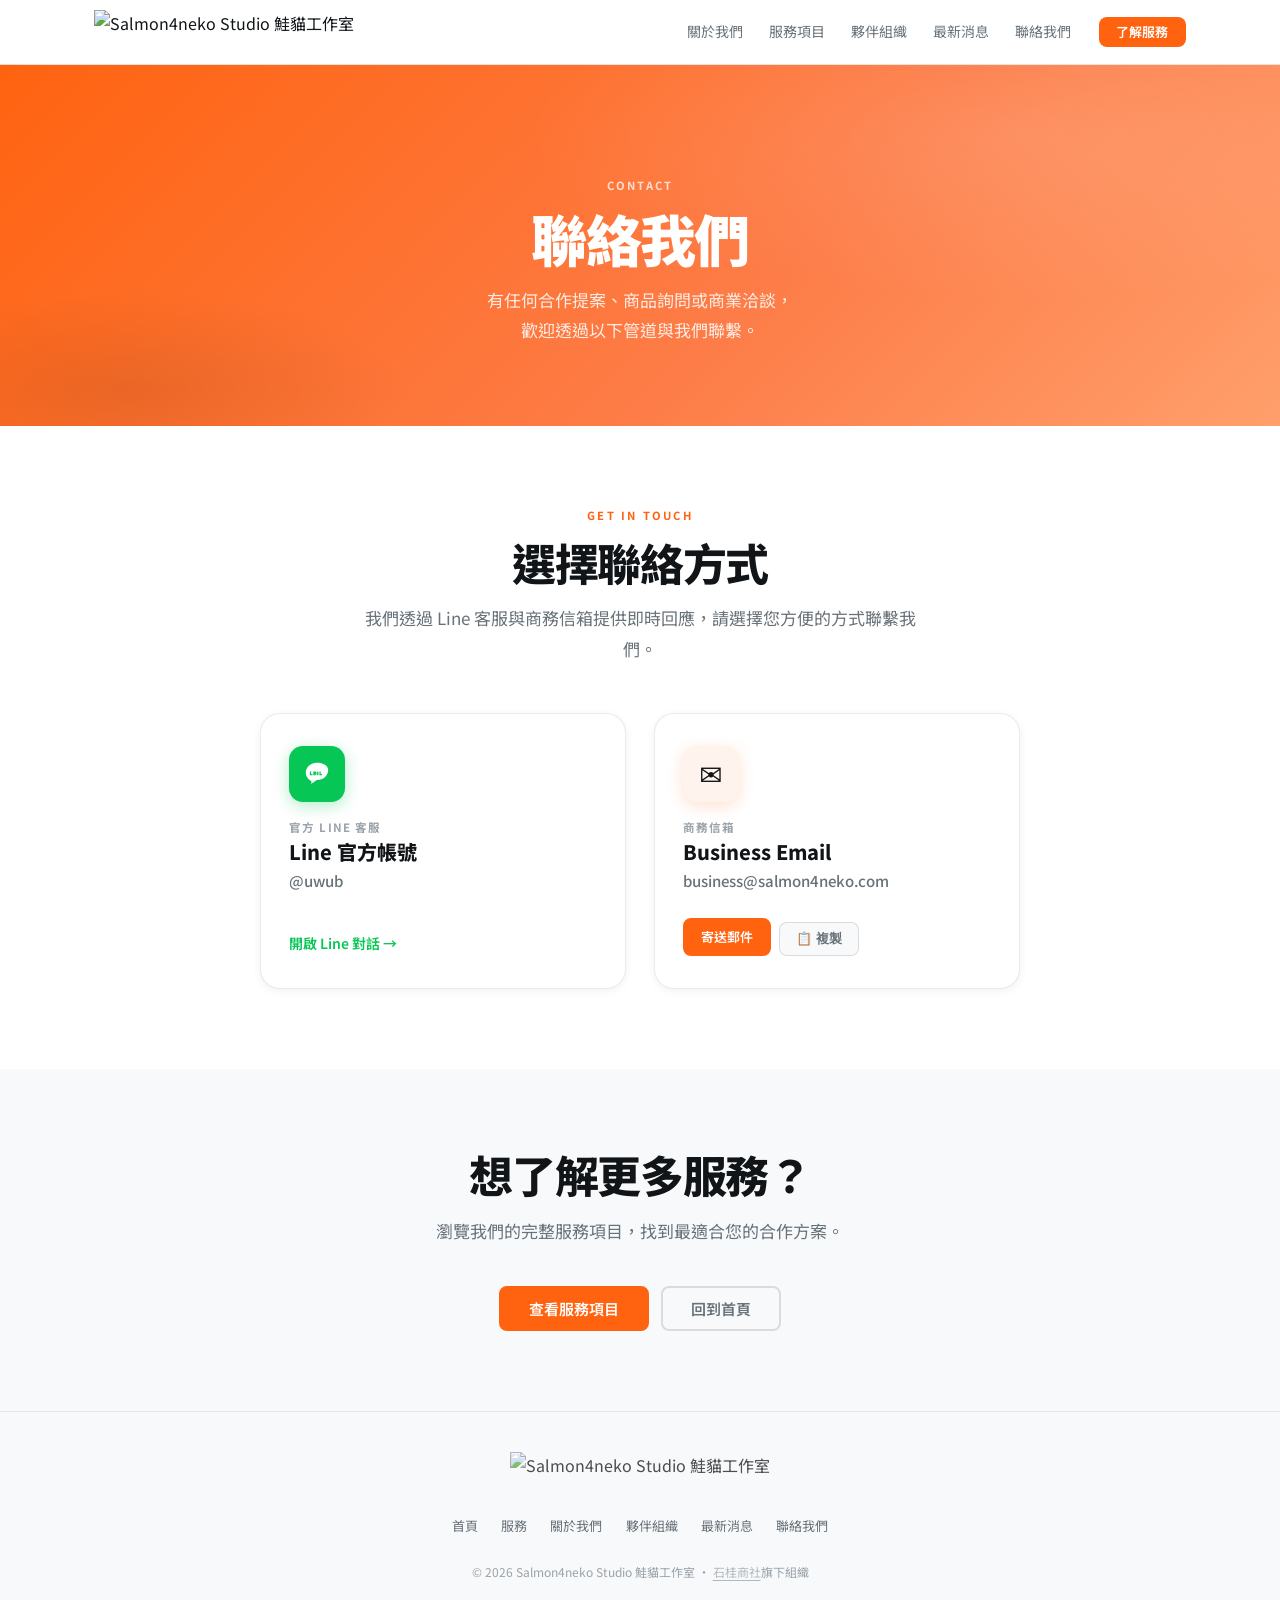
==== contact.html @ c73cd45f "first commit" ====
<!DOCTYPE html>
<html lang="zh-TW">

<head>
    <meta charset="UTF-8" />
    <meta name="viewport" content="width=device-width, initial-scale=1, shrink-to-fit=no" />
    <title>聯絡我們 — Salmon4neko Studio 鮭貓工作室</title>
    <meta name="description" content="透過 Line 官方客服或商務信箱與鮭貓工作室聯繫，歡迎商品開發、活動企劃或品牌合作洽詢。" />
    <meta property="og:title" content="聯絡我們 — Salmon4neko Studio 鮭貓工作室" />
    <meta property="og:description" content="透過 Line 官方客服或商務信箱與鮭貓工作室聯繫。" />
    <meta property="og:type" content="website" />
    <meta property="og:url" content="https://salmon4neko.com/contact" />
    <link rel="icon" type="image/png"
        href="https://img.uwub.tw/Salmon4neko%20Studio_%E6%AD%A3%E6%96%B9%E5%BD%A2%E5%9C%96%E6%A8%99.png" />

    <!-- Tocas UI 5.0 -->
    <link rel="stylesheet" href="https://cdnjs.cloudflare.com/ajax/libs/tocas-ui/5.0.2/tocas.min.css" />
    <script src="https://cdnjs.cloudflare.com/ajax/libs/tocas-ui/5.0.2/tocas.min.js"></script>

    <!-- 字體：Noto Sans TC -->
    <link rel="preconnect" href="https://fonts.googleapis.com" />
    <link rel="preconnect" href="https://fonts.gstatic.com" crossorigin />
    <link href="https://fonts.googleapis.com/css2?family=Noto+Sans+TC:wght@300;400;500;700;900&display=swap"
        rel="stylesheet" />

    <link rel="stylesheet" href="style.css?v=20260721c" />


    <style>
        /* =============================================
           聯絡頁面專屬樣式
           ============================================= */

        /* Hero 背景漸層 */
        .s4n-contact-page-hero {
            position: relative;
            padding: 7rem 0 5rem;
            margin-top: 64px;
            background: linear-gradient(135deg, var(--s4n-salmon) 0%, var(--s4n-salmon-lt) 60%, #ff9f6b 100%);
            overflow: hidden;
        }

        .s4n-contact-page-hero::before {
            content: '';
            position: absolute;
            inset: 0;
            background:
                radial-gradient(ellipse 60% 70% at 80% 20%, rgba(255,255,255,0.12) 0%, transparent 65%),
                radial-gradient(ellipse 40% 50% at 10% 90%, rgba(0,0,0,0.08) 0%, transparent 55%);
            pointer-events: none;
        }

        .s4n-contact-page-hero-inner {
            position: relative;
            z-index: 1;
            text-align: center;
        }

        .s4n-contact-page-hero-label {
            font-size: 0.7rem;
            font-weight: 700;
            letter-spacing: 0.2em;
            text-transform: uppercase;
            color: rgba(255,255,255,0.75);
            margin-bottom: 0.75rem;
        }

        .s4n-contact-page-hero-title {
            font-size: clamp(2.25rem, 5vw, 3.5rem);
            font-weight: 900;
            letter-spacing: -0.03em;
            color: #fff;
            margin-bottom: 1rem;
            line-height: 1.1;
        }

        .s4n-contact-page-hero-desc {
            font-size: 1.0625rem;
            color: rgba(255,255,255,0.85);
            line-height: 1.8;
            max-width: 520px;
            margin: 0 auto;
        }

        /* 聯絡卡片區塊 */
        .s4n-contact-page-section {
            padding: 5rem 0;
            background: var(--s4n-bg);
        }

        .s4n-contact-cards-grid {
            display: grid;
            grid-template-columns: 1fr 1fr;
            gap: 1.75rem;
            max-width: 760px;
            margin: 0 auto;
        }

        .s4n-contact-channel-card {
            display: flex;
            flex-direction: column;
            align-items: flex-start;
            gap: 1rem;
            padding: 2rem 1.75rem;
            background: var(--s4n-white);
            border: 1px solid var(--s4n-border);
            border-radius: var(--s4n-radius-lg);
            box-shadow: var(--s4n-shadow-sm);
            transition: border-color var(--s4n-transition), transform var(--s4n-transition), box-shadow var(--s4n-transition);
            text-decoration: none;
            color: inherit;
        }

        .s4n-contact-channel-card:hover {
            border-color: rgba(255,99,16,0.3);
            transform: translateY(-5px);
            box-shadow: var(--s4n-shadow-lg);
        }

        .s4n-contact-channel-icon-wrap {
            width: 56px;
            height: 56px;
            border-radius: var(--s4n-radius);
            display: flex;
            align-items: center;
            justify-content: center;
            font-size: 1.75rem;
            flex-shrink: 0;
        }

        .s4n-channel-line .s4n-contact-channel-icon-wrap {
            background: #06c755;
            box-shadow: 0 4px 16px rgba(6,199,85,0.3);
        }

        .s4n-channel-email .s4n-contact-channel-icon-wrap {
            background: var(--s4n-salmon-pale);
            box-shadow: 0 4px 16px rgba(255,99,16,0.2);
        }

        .s4n-contact-channel-label {
            font-size: 0.72rem;
            font-weight: 700;
            letter-spacing: 0.1em;
            text-transform: uppercase;
            color: var(--s4n-text-light);
            margin-bottom: 0.2rem;
        }

        .s4n-contact-channel-name {
            font-size: 1.25rem;
            font-weight: 800;
            color: var(--s4n-text);
            line-height: 1.2;
            margin-bottom: 0.25rem;
        }

        .s4n-contact-channel-value {
            font-size: 0.9375rem;
            font-weight: 500;
            color: var(--s4n-text-2);
            word-break: break-all;
        }

        .s4n-contact-channel-cta {
            display: inline-flex;
            align-items: center;
            gap: 0.4rem;
            font-size: 0.875rem;
            font-weight: 600;
            margin-top: auto;
            padding-top: 0.5rem;
        }

        .s4n-channel-line .s4n-contact-channel-cta {
            color: #06c755;
        }

        .s4n-channel-email .s4n-contact-channel-cta {
            color: var(--s4n-salmon);
        }

        .s4n-contact-channel-card:hover .s4n-contact-channel-cta {
            text-decoration: underline;
        }

        /* 「非連結」email 卡片 */
        .s4n-contact-channel-static {
            display: flex;
            flex-direction: column;
            align-items: flex-start;
            gap: 1rem;
            padding: 2rem 1.75rem;
            background: var(--s4n-white);
            border: 1px solid var(--s4n-border);
            border-radius: var(--s4n-radius-lg);
            box-shadow: var(--s4n-shadow-sm);
            color: inherit;
        }

        /* 複製按鈕 */
        .s4n-copy-btn {
            display: inline-flex;
            align-items: center;
            gap: 0.4rem;
            font-size: 0.8125rem;
            font-weight: 600;
            padding: 0.45rem 1rem;
            border-radius: var(--s4n-radius-sm);
            border: 1.5px solid var(--s4n-border-md);
            background: var(--s4n-bg-alt);
            color: var(--s4n-text-2);
            cursor: pointer;
            transition: background var(--s4n-transition), color var(--s4n-transition), border-color var(--s4n-transition);
            margin-top: 0.25rem;
        }
        .s4n-copy-btn:hover {
            background: var(--s4n-salmon-pale);
            color: var(--s4n-salmon);
            border-color: rgba(255,99,16,0.3);
        }
        .s4n-copy-btn.is-copied {
            background: #e8f9ef;
            color: #1da557;
            border-color: #a5dfc0;
        }

        /* 響應式 */
        @media (max-width: 640px) {
            .s4n-contact-cards-grid {
                grid-template-columns: 1fr;
            }
            .s4n-contact-page-hero {
                padding: 5.5rem 0 3.5rem;
            }
        }
    </style>
</head>

<body>

    <!-- ======== 導航列 ======== -->
    <header class="s4n-header" id="page-header">
        <div class="s4n-nav-inner">
            <a class="s4n-logo" href="index.html" id="logo-link">
                <img src="https://img.uwub.tw/Salmon4neko%20Studio_%E6%A8%99%E6%BA%96%E5%AD%97.png"
                    alt="Salmon4neko Studio 鮭貓工作室" class="s4n-logo-img" />
            </a>
            <nav class="s4n-nav-links" id="main-nav" aria-label="主要導覽">
                <a href="index.html#about" class="s4n-nav-link" id="nav-about">關於我們</a>
                <a href="services.html" class="s4n-nav-link" id="nav-services">服務項目</a>
                <a href="index.html#partners" class="s4n-nav-link" id="nav-partners">夥伴組織</a>
                <a href="news.html" class="s4n-nav-link" id="nav-news">最新消息</a>
                <a href="contact.html" class="s4n-nav-link is-active" id="nav-contact">聯絡我們</a>
            </nav>
            <a href="services.html" class="s4n-cta-btn" id="cta-button">了解服務</a>
            <button class="s4n-menu-toggle" id="menu-toggle" aria-label="開啟選單" aria-expanded="false"
                aria-controls="mobile-menu">
                <span></span><span></span><span></span>
            </button>
        </div>
        <!-- 手機選單 -->
        <div class="s4n-mobile-menu" id="mobile-menu" aria-hidden="true">
            <a href="index.html#about" class="s4n-mobile-link" id="mobile-nav-about">關於我們</a>
            <a href="services.html" class="s4n-mobile-link" id="mobile-nav-services">服務項目</a>
            <a href="index.html#partners" class="s4n-mobile-link" id="mobile-nav-partners">夥伴組織</a>
            <a href="news.html" class="s4n-mobile-link" id="mobile-nav-news">最新消息</a>
            <a href="contact.html" class="s4n-mobile-link" id="mobile-nav-contact">聯絡我們</a>
            <a href="services.html" class="s4n-mobile-cta" id="mobile-cta">了解服務</a>
        </div>
    </header>

    <!-- ======== Hero 區塊 ======== -->
    <section class="s4n-contact-page-hero" id="contact-hero">
        <div class="s4n-container">
            <div class="s4n-contact-page-hero-inner">
                <div class="s4n-contact-page-hero-label">CONTACT</div>
                <h1 class="s4n-contact-page-hero-title">聯絡我們</h1>
                <p class="s4n-contact-page-hero-desc">
                    有任何合作提案、商品詢問或商業洽談，<br>
                    歡迎透過以下管道與我們聯繫。
                </p>
            </div>
        </div>
    </section>

    <!-- ======== 聯絡管道 ======== -->
    <section class="s4n-contact-page-section" id="contact-channels">
        <div class="s4n-container">
            <div style="text-align:center; margin-bottom:3rem;">
                <div class="s4n-section-label">GET IN TOUCH</div>
                <h2 class="s4n-section-title">選擇聯絡方式</h2>
                <p class="s4n-section-lead" style="margin: 0 auto;">
                    我們透過 Line 客服與商務信箱提供即時回應，請選擇您方便的方式聯繫我們。
                </p>
            </div>

            <div class="s4n-contact-cards-grid">

                <!-- Line 官方客服 -->
                <a href="https://page.line.me/@uwub" target="_blank" rel="noopener"
                    class="s4n-contact-channel-card s4n-channel-line" id="contact-line-card">
                    <div class="s4n-contact-channel-icon-wrap" aria-hidden="true">
                        <svg width="28" height="28" viewBox="0 0 40 40" fill="none" xmlns="http://www.w3.org/2000/svg">
                            <path d="M20 4C11.163 4 4 10.268 4 18c0 5.297 3.317 9.93 8.333 12.573-.115.42-.742 2.706-.852 3.1-.133.48.176.473.369.344.154-.102 6.14-4.065 8.623-5.71.5.07 1.01.106 1.527.106C28.837 28.413 36 22.145 36 14.413 36 8.117 28.837 4 20 4z" fill="#fff"/>
                            <path d="M16.5 16.5h-1.75v5.25h1.75V16.5zM22 16.5h-1.75v3.02l-2.32-3.02H16.5v5.25h1.75V18.73l2.32 3.02H22V16.5zM13.5 20h-2v-3.5H9.75V21.75H13.5V20zm13.75 1.75h-3.75V16.5h1.75v3.5h2v1.75z" fill="#06c755"/>
                        </svg>
                    </div>
                    <div>
                        <div class="s4n-contact-channel-label">官方 Line 客服</div>
                        <div class="s4n-contact-channel-name">Line 官方帳號</div>
                        <div class="s4n-contact-channel-value">@uwub</div>
                    </div>
                    <div class="s4n-contact-channel-cta">
                        開啟 Line 對話 →
                    </div>
                </a>

                <!-- 商務信箱 -->
                <div class="s4n-contact-channel-card s4n-channel-email" id="contact-email-card"
                    style="cursor:default;">
                    <div class="s4n-contact-channel-icon-wrap" aria-hidden="true">✉️</div>
                    <div>
                        <div class="s4n-contact-channel-label">商務信箱</div>
                        <div class="s4n-contact-channel-name">Business Email</div>
                        <div class="s4n-contact-channel-value">business@salmon4neko.com</div>
                    </div>
                    <div style="display:flex; gap:0.5rem; flex-wrap:wrap; margin-top:auto; padding-top:0.5rem;">
                        <a href="mailto:business@salmon4neko.com"
                            class="s4n-btn s4n-btn-primary"
                            style="padding:0.45rem 1rem; font-size:0.8125rem;"
                            id="contact-email-mailto">寄送郵件</a>
                        <button class="s4n-copy-btn" id="copy-email-btn" aria-label="複製信箱">
                            📋 複製
                        </button>
                    </div>
                </div>

            </div>
        </div>
    </section>

    <!-- ======== 回到首頁 CTA ======== -->
    <section class="s4n-section s4n-section-alt" id="contact-back">
        <div class="s4n-container">
            <div class="s4n-cta-center">
                <h2 class="s4n-section-title">想了解更多服務？</h2>
                <p class="s4n-section-lead" style="margin: 0 auto 2.5rem;">
                    瀏覽我們的完整服務項目，找到最適合您的合作方案。
                </p>
                <div class="s4n-cta-actions">
                    <a href="services.html" class="s4n-btn s4n-btn-primary" id="contact-to-services-btn">查看服務項目</a>
                    <a href="index.html" class="s4n-btn s4n-btn-ghost" id="contact-to-home-btn">回到首頁</a>
                </div>
            </div>
        </div>
    </section>

    <!-- ======== 頁尾 ======== -->
    <footer class="s4n-footer" id="page-footer">
        <div class="s4n-container">
            <div class="s4n-footer-inner">
                <div class="s4n-footer-brand" id="footer-brand">
                    <img src="https://img.uwub.tw/Salmon4neko%20Studio_%E6%A8%99%E6%BA%96%E5%AD%97.png"
                        alt="Salmon4neko Studio 鮭貓工作室" class="s4n-footer-logo" />
                </div>
                <nav class="s4n-footer-nav" id="footer-nav" aria-label="頁尾導覽">
                    <a href="index.html" id="footer-home">首頁</a>
                    <a href="services.html" id="footer-services">服務</a>
                    <a href="index.html#about" id="footer-about">關於我們</a>
                    <a href="index.html#partners" id="footer-partners">夥伴組織</a>
                    <a href="news.html" id="footer-news">最新消息</a>
                    <a href="contact.html" id="footer-contact">聯絡我們</a>
                </nav>
                <div class="s4n-footer-copy" id="footer-copy">
                    © 2026 Salmon4neko Studio 鮭貓工作室 · <a href="https://sake-corp.com/" target="_blank" rel="noopener" style="color:inherit; text-decoration:underline; text-underline-offset:3px; opacity:0.75; transition:opacity 0.2s;" onmouseover="this.style.opacity='1'" onmouseout="this.style.opacity='0.75'">石桂商社</a>旗下組織
                </div>
            </div>
        </div>
    </footer>

    <script>
        (function () {
            var s = document.createElement('script');
            s.src = 'script.js?v=' + Date.now();
            document.body.appendChild(s);
        })();
    </script>

    <script>
        // 複製信箱功能
        var copyBtn = document.getElementById('copy-email-btn');
        if (copyBtn) {
            copyBtn.addEventListener('click', function () {
                navigator.clipboard.writeText('business@salmon4neko.com').then(function () {
                    copyBtn.textContent = '✓ 已複製';
                    copyBtn.classList.add('is-copied');
                    setTimeout(function () {
                        copyBtn.textContent = '📋 複製';
                        copyBtn.classList.remove('is-copied');
                    }, 2000);
                });
            });
        }
    </script>

</body>

</html>
---- style.css ----
/* =============================================
   Salmon4neko Studio — 品牌網站樣式（亮色系）
   框架：Tocas UI 5.0  ·  自訂樣式覆寫
   ============================================= */

/* ---- 設計 Token ---- */
:root {
    --s4n-salmon:      #ff6310;
    --s4n-salmon-lt:   #fd7c47;
    --s4n-salmon-dk:   #d94f00;
    --s4n-salmon-pale: #fff3ed;
    --s4n-salmon-bg:   #fef8f5;

    --s4n-white:       #ffffff;
    --s4n-bg:          #ffffff;
    --s4n-bg-alt:      #f8f9fb;
    --s4n-bg-card:     #ffffff;
    --s4n-border:      rgba(0,0,0,0.08);
    --s4n-border-md:   rgba(0,0,0,0.12);

    --s4n-text:        #111518;
    --s4n-text-2:      #687279;
    --s4n-text-light:  #9aa3a9;

    --s4n-radius-sm:   8px;
    --s4n-radius:      14px;
    --s4n-radius-lg:   20px;
    --s4n-transition:  0.25s cubic-bezier(0.4,0,0.2,1);
    --s4n-shadow-sm:   0 2px 8px rgba(0,0,0,0.06);
    --s4n-shadow:      0 4px 20px rgba(0,0,0,0.08);
    --s4n-shadow-lg:   0 12px 40px rgba(0,0,0,0.12);
    --s4n-font:        'Noto Sans TC', system-ui, sans-serif;
}

/* ---- 全域重設 ---- */
*, *::before, *::after { box-sizing: border-box; margin: 0; padding: 0; }

html { scroll-behavior: smooth; font-size: 16px; }

body {
    font-family: var(--s4n-font);
    background: var(--s4n-bg);
    color: var(--s4n-text);
    line-height: 1.7;
    overflow-x: hidden;
}

a { color: inherit; text-decoration: none; }

/* =============================================
   通用容器
   ============================================= */
.s4n-container {
    max-width: 1140px;
    margin: 0 auto;
    padding: 0 1.5rem;
}

/* =============================================
   通用按鈕
   ============================================= */
.s4n-btn {
    display: inline-flex;
    align-items: center;
    justify-content: center;
    gap: 0.4rem;
    padding: 0.7rem 1.75rem;
    font-size: 0.9375rem;
    font-weight: 600;
    border-radius: var(--s4n-radius-sm);
    border: 2px solid transparent;
    cursor: pointer;
    text-decoration: none;
    transition: background var(--s4n-transition), color var(--s4n-transition),
                border-color var(--s4n-transition), transform var(--s4n-transition),
                box-shadow var(--s4n-transition);
    line-height: 1.2;
    white-space: nowrap;
    vertical-align: middle;
}
.s4n-btn:hover { transform: translateY(-2px); }

.s4n-btn-primary {
    background: var(--s4n-salmon);
    color: #fff;
    border-color: var(--s4n-salmon);
}
.s4n-btn-primary:hover {
    background: var(--s4n-salmon-dk);
    border-color: var(--s4n-salmon-dk);
    box-shadow: 0 6px 20px rgba(255,99,16,0.35);
}

.s4n-btn-ghost {
    background: transparent;
    color: var(--s4n-text-2);
    border-color: var(--s4n-border-md);
}
.s4n-btn-ghost:hover {
    background: var(--s4n-bg-alt);
    color: var(--s4n-text);
    border-color: var(--s4n-border-md);
}

.s4n-btn-white {
    background: #fff;
    color: var(--s4n-salmon-dk);
    border-color: #fff;
}
.s4n-btn-white:hover {
    background: var(--s4n-salmon-pale);
    box-shadow: 0 6px 20px rgba(0,0,0,0.15);
}

.s4n-btn-outline-white {
    background: transparent;
    color: #fff;
    border-color: rgba(255,255,255,0.5);
}
.s4n-btn-outline-white:hover {
    background: rgba(255,255,255,0.15);
    border-color: #fff;
}

.s4n-btn-fluid { width: 100%; }

/* =============================================
   導航列
   ============================================= */
.s4n-header {
    position: fixed;
    top: 0; left: 0; right: 0;
    z-index: 1000;
    background: rgba(255,255,255,0.85);
    backdrop-filter: blur(20px);
    -webkit-backdrop-filter: blur(20px);
    border-bottom: 1px solid var(--s4n-border);
    transition: background var(--s4n-transition), box-shadow var(--s4n-transition);
}

.s4n-header.is-scrolled {
    background: rgba(255,255,255,0.97);
    box-shadow: 0 2px 16px rgba(0,0,0,0.08);
}

.s4n-nav-inner {
    display: flex;
    align-items: center;
    gap: 1rem;
    padding: 0 1.5rem;
    height: 64px;
    max-width: 1140px;
    margin: 0 auto;
}

/* LOGO 圖片 */
.s4n-logo {
    display: flex;
    align-items: center;
    flex-shrink: 0;
    transition: opacity var(--s4n-transition);
}
.s4n-logo:hover { opacity: 0.75; }

.s4n-logo-img {
    height: 44px;
    width: auto;
    display: block;
}

.s4n-nav-links {
    display: flex;
    align-items: center;
    gap: 0.125rem;
    margin-left: auto;
}

.s4n-nav-link {
    padding: 0.4rem 0.75rem;
    border-radius: var(--s4n-radius-sm);
    font-size: 0.875rem;
    color: var(--s4n-text-2);
    transition: color var(--s4n-transition), background var(--s4n-transition);
}
.s4n-nav-link:hover,
.s4n-nav-link.is-active {
    color: var(--s4n-salmon);
    background: var(--s4n-salmon-pale);
}

/* 導航 CTA 按鈕 */
.s4n-cta-btn {
    display: inline-flex;
    align-items: center;
    justify-content: center;
    padding: 0.45rem 1.1rem;
    background: var(--s4n-salmon);
    color: #fff;
    font-size: 0.8125rem;
    font-weight: 600;
    border-radius: var(--s4n-radius-sm);
    line-height: 1.2;
    white-space: nowrap;
    transition: background var(--s4n-transition), transform var(--s4n-transition);
    flex-shrink: 0;
}
.s4n-cta-btn:hover {
    background: var(--s4n-salmon-dk);
    transform: translateY(-1px);
}

/* 漢堡按鈕 */
.s4n-menu-toggle {
    display: none;
    flex-direction: column;
    gap: 5px;
    background: none;
    border: none;
    cursor: pointer;
    padding: 0.25rem;
    flex-shrink: 0;
}
.s4n-menu-toggle span {
    display: block;
    width: 22px; height: 2px;
    background: var(--s4n-text-2);
    border-radius: 2px;
    transition: transform var(--s4n-transition), opacity var(--s4n-transition);
}
.s4n-menu-toggle.is-open span:nth-child(1) { transform: translateY(7px) rotate(45deg); }
.s4n-menu-toggle.is-open span:nth-child(2) { opacity: 0; }
.s4n-menu-toggle.is-open span:nth-child(3) { transform: translateY(-7px) rotate(-45deg); }

/* 手機選單 */
.s4n-mobile-menu {
    display: none;
    flex-direction: column;
    gap: 0.25rem;
    padding: 0.75rem 1.5rem 1rem;
    border-top: 1px solid var(--s4n-border);
    background: var(--s4n-white);
}
.s4n-mobile-menu.is-open { display: flex; }

.s4n-mobile-link {
    padding: 0.6rem 0.75rem;
    border-radius: var(--s4n-radius-sm);
    color: var(--s4n-text-2);
    font-size: 0.9rem;
    transition: color var(--s4n-transition), background var(--s4n-transition);
}
.s4n-mobile-link:hover {
    color: var(--s4n-salmon);
    background: var(--s4n-salmon-pale);
}

.s4n-mobile-cta {
    display: flex;
    align-items: center;
    justify-content: center;
    margin-top: 0.5rem;
    padding: 0.7rem;
    background: var(--s4n-salmon);
    color: #fff;
    font-weight: 600;
    font-size: 0.875rem;
    border-radius: var(--s4n-radius-sm);
    line-height: 1.2;
    transition: background var(--s4n-transition);
}
.s4n-mobile-cta:hover { background: var(--s4n-salmon-dk); }

/* =============================================
   Hero 區塊
   ============================================= */
.s4n-hero {
    position: relative;
    min-height: 100dvh;
    display: flex;
    align-items: center;
    overflow: hidden;
    padding-top: 64px;
    background: var(--s4n-white);
}

.s4n-hero-bg {
    position: absolute;
    inset: 0;
    background:
        radial-gradient(ellipse 55% 50% at 80% 40%, rgba(255,99,16,0.08) 0%, transparent 65%),
        radial-gradient(ellipse 40% 35% at 10% 70%, rgba(255,99,16,0.05) 0%, transparent 60%);
    pointer-events: none;
}

.s4n-hero .s4n-container {
    display: grid;
    grid-template-columns: 1fr 1fr;
    gap: 4rem;
    align-items: center;
    padding-top: 4rem;
    padding-bottom: 4rem;
}

.s4n-hero-content { max-width: 540px; }

.s4n-hero-badge {
    display: inline-block;
    font-size: 0.72rem;
    font-weight: 700;
    letter-spacing: 0.08em;
    text-transform: uppercase;
    margin-bottom: 1.25rem;
    background: var(--s4n-salmon-pale);
    color: var(--s4n-salmon);
    border: 1px solid rgba(255,99,16,0.2);
    padding: 0.3rem 0.8rem;
    border-radius: 999px;
}

.s4n-hero-title {
    font-size: clamp(2rem, 4.5vw, 3.25rem);
    font-weight: 900;
    line-height: 1.1;
    letter-spacing: -0.03em;
    color: var(--s4n-text);
    margin-bottom: 1.25rem;
    display: flex;
    flex-direction: column;
    gap: 0.25rem;
}

.s4n-hero-subtitle {
    font-size: 0.55em;
    font-weight: 500;
    color: var(--s4n-salmon);
    letter-spacing: 0.05em;
}

.s4n-hero-desc {
    color: var(--s4n-text-2);
    font-size: 1.0625rem;
    line-height: 1.8;
    margin-bottom: 2rem;
}

.s4n-hero-actions {
    display: flex;
    gap: 0.75rem;
    flex-wrap: wrap;
}

/* Hero 視覺裝飾 */
.s4n-hero-visual {
    position: relative;
    height: 400px;
    display: flex;
    align-items: center;
    justify-content: center;
}

.s4n-orb {
    position: absolute;
    border-radius: 50%;
    filter: blur(50px);
    animation: float 6s ease-in-out infinite;
}
.s4n-orb-1 {
    width: 280px; height: 280px;
    background: rgba(255,99,16,0.12);
    top: 5%; left: 5%;
    animation-delay: 0s;
}
.s4n-orb-2 {
    width: 200px; height: 200px;
    background: rgba(253,124,71,0.1);
    bottom: 10%; right: 5%;
    animation-delay: -2s;
}
.s4n-orb-3 {
    width: 140px; height: 140px;
    background: rgba(255,99,16,0.08);
    top: 50%; left: 50%;
    transform: translate(-50%,-50%);
    animation-delay: -4s;
}

.s4n-hero-logo-wrap {
    position: relative;
    z-index: 1;
    animation: fishFloat 4s ease-in-out infinite;
    filter: drop-shadow(0 8px 32px rgba(255,99,16,0.25));
}

.s4n-hero-logo-icon {
    width: 240px;
    height: 240px;
    object-fit: contain;
    display: block;
}

@keyframes float {
    0%, 100% { transform: translateY(0); }
    50%       { transform: translateY(-16px); }
}
@keyframes fishFloat {
    0%, 100% { transform: translateY(0) rotate(-3deg); }
    50%       { transform: translateY(-16px) rotate(3deg); }
}

/* 滾動提示 */
.s4n-scroll-hint {
    position: absolute;
    bottom: 2rem; left: 50%;
    transform: translateX(-50%);
    color: var(--s4n-text-light);
    animation: bounce 2s ease-in-out infinite;
    font-size: 1.2rem;
}
@keyframes bounce {
    0%, 100% { transform: translateX(-50%) translateY(0); opacity: 0.5; }
    50%       { transform: translateX(-50%) translateY(8px); opacity: 1; }
}

/* =============================================
   通用區塊
   ============================================= */
.s4n-section { padding: 5rem 0; background: var(--s4n-bg); }
.s4n-section-alt { background: var(--s4n-bg-alt); }
.s4n-section-salmon {
    background: linear-gradient(135deg, var(--s4n-salmon) 0%, var(--s4n-salmon-lt) 100%);
}

.s4n-section-label {
    font-size: 0.7rem;
    font-weight: 700;
    letter-spacing: 0.2em;
    text-transform: uppercase;
    color: var(--s4n-salmon);
    margin-bottom: 0.75rem;
}

.s4n-label-white { color: rgba(255,255,255,0.75); }

.s4n-section-title {
    font-size: clamp(1.75rem, 4vw, 2.75rem);
    font-weight: 800;
    letter-spacing: -0.03em;
    line-height: 1.15;
    margin-bottom: 1rem;
    color: var(--s4n-text);
}

.s4n-title-white { color: #fff; }

.s4n-section-lead {
    font-size: 1.0625rem;
    color: var(--s4n-text-2);
    max-width: 560px;
    margin-bottom: 3rem;
    line-height: 1.8;
}

.s4n-lead-white { color: rgba(255,255,255,0.85); max-width: 600px; }

/* =============================================
   關於我們
   ============================================= */
.s4n-about-box {
    background: var(--s4n-white) !important;
    border: 1px solid var(--s4n-border) !important;
    border-radius: var(--s4n-radius) !important;
    box-shadow: var(--s4n-shadow-sm) !important;
}

.s4n-about-text {
    color: var(--s4n-text-2);
    line-height: 1.9;
    margin-bottom: 1rem;
}
.s4n-about-text:last-child { margin-bottom: 0; }

.s4n-link {
    color: var(--s4n-salmon);
    text-decoration: underline;
    text-decoration-color: rgba(255,99,16,0.3);
    text-underline-offset: 3px;
    transition: color var(--s4n-transition);
}
.s4n-link:hover { color: var(--s4n-salmon-dk); }

/* 統計卡片 */
.s4n-stat-box {
    background: var(--s4n-white) !important;
    border: 1px solid var(--s4n-border) !important;
    border-radius: var(--s4n-radius) !important;
    box-shadow: var(--s4n-shadow-sm) !important;
    height: 100%;
    transition: border-color var(--s4n-transition), transform var(--s4n-transition), box-shadow var(--s4n-transition) !important;
}
.s4n-stat-box:hover {
    border-color: rgba(255,99,16,0.3) !important;
    transform: translateY(-5px) !important;
    box-shadow: var(--s4n-shadow-lg) !important;
}

.s4n-stat-value {
    font-size: 1.1rem !important;
    font-weight: 800 !important;
    color: var(--s4n-salmon) !important;
}

.s4n-stat-label {
    font-size: 0.8rem;
    color: var(--s4n-text-light);
    margin-top: 0.25rem;
}

/* =============================================
   服務卡片
   ============================================= */
.s4n-service-card {
    background: var(--s4n-white) !important;
    border: 1px solid var(--s4n-border) !important;
    border-radius: var(--s4n-radius) !important;
    box-shadow: var(--s4n-shadow-sm) !important;
    height: 100%;
    transition: border-color var(--s4n-transition), transform var(--s4n-transition), box-shadow var(--s4n-transition) !important;
    cursor: default;
}
.s4n-service-card:hover {
    border-color: rgba(255,99,16,0.3) !important;
    transform: translateY(-5px) !important;
    box-shadow: var(--s4n-shadow-lg) !important;
}

.s4n-service-icon {
    font-size: 2rem;
    margin-bottom: 0.875rem;
    display: block;
    line-height: 1;
}

.s4n-service-title {
    color: var(--s4n-text) !important;
    font-size: 1rem !important;
    margin-bottom: 0.5rem !important;
}

.s4n-service-desc {
    color: var(--s4n-text-2);
    font-size: 0.875rem;
    line-height: 1.7;
    margin: 0;
}

.s4n-services-cta {
    text-align: center;
    margin-top: 2.5rem;
}

/* =============================================
   夥伴組織
   ============================================= */
.s4n-partner-card {
    display: block !important;
    background: var(--s4n-white) !important;
    border: 1px solid var(--s4n-border) !important;
    border-radius: var(--s4n-radius) !important;
    box-shadow: var(--s4n-shadow-sm) !important;
    height: 100%;
    transition: border-color var(--s4n-transition), transform var(--s4n-transition), box-shadow var(--s4n-transition) !important;
}
.s4n-partner-card:hover {
    border-color: rgba(255,99,16,0.3) !important;
    transform: translateY(-5px) !important;
    box-shadow: var(--s4n-shadow-lg) !important;
}

.s4n-partner-self {
    background: var(--s4n-salmon-pale) !important;
    border-color: rgba(255,99,16,0.15) !important;
}

.s4n-partner-tag {
    display: inline-block;
    font-size: 0.7rem;
    font-weight: 600;
    border-radius: 999px;
    padding: 0.2rem 0.65rem;
    margin-bottom: 0.75rem;
    letter-spacing: 0.04em;
}
.s4n-tag-default  { background: var(--s4n-bg-alt); color: var(--s4n-text-2); border: 1px solid var(--s4n-border); }
.s4n-tag-secondary{ background: #f0f4ff;            color: #4f6fd4;            border: 1px solid #d0dbff; }
.s4n-tag-accent   { background: var(--s4n-salmon-pale); color: var(--s4n-salmon); border: 1px solid rgba(255,99,16,0.25); }

.s4n-partner-name {
    font-size: 1.25rem !important;
    font-weight: 700 !important;
    color: var(--s4n-text) !important;
    margin-bottom: 0.5rem !important;
}

.s4n-partner-desc {
    color: var(--s4n-text-2);
    font-size: 0.875rem;
    line-height: 1.7;
    margin-bottom: 1rem;
}

.s4n-partner-link {
    display: inline-flex;
    align-items: center;
    gap: 0.25rem;
    font-size: 0.8125rem;
    color: var(--s4n-salmon);
    opacity: 0.8;
    transition: opacity var(--s4n-transition);
    font-weight: 500;
}
.s4n-partner-card:hover .s4n-partner-link { opacity: 1; }

/* =============================================
   聯絡我們
   ============================================= */
.s4n-contact-links {
    display: flex;
    flex-direction: column;
    gap: 0.75rem;
    height: 100%;
}

.s4n-contact-item {
    display: flex;
    align-items: center;
    gap: 1rem;
    padding: 1rem 1.25rem;
    background: rgba(255,255,255,0.15);
    border: 1px solid rgba(255,255,255,0.25);
    border-radius: var(--s4n-radius);
    transition: background var(--s4n-transition), transform var(--s4n-transition);
}
.s4n-contact-item:hover {
    background: rgba(255,255,255,0.25);
    transform: translateX(4px);
}

.s4n-contact-item-icon { font-size: 1.5rem; flex-shrink: 0; }
.s4n-contact-item-info { flex: 1; }
.s4n-contact-item-title { font-size: 0.8rem; color: rgba(255,255,255,0.7); margin-bottom: 0.15rem; }
.s4n-contact-item-value { font-size: 0.9375rem; font-weight: 600; color: #fff; }
.s4n-contact-arrow { color: rgba(255,255,255,0.7); font-size: 0.9rem; }

/* 讓聯絡區塊的兩欄等高 */
.s4n-contact-grid.ts-grid { align-items: stretch !important; }
.s4n-contact-grid .column { display: flex; flex-direction: column; }

.s4n-contact-cta-box {
    background: rgba(255,255,255,0.15);
    border: 1px solid rgba(255,255,255,0.25);
    border-radius: var(--s4n-radius);
    padding: 1.75rem;
    height: 100%;
    backdrop-filter: blur(8px);
    display: flex;
    flex-direction: column;
    justify-content: center;
}

.s4n-cta-title {
    color: #fff;
    font-size: 1.2rem;
    font-weight: 700;
    margin-bottom: 0.75rem;
}

.s4n-cta-text {
    color: rgba(255,255,255,0.8);
    font-size: 0.875rem;
    line-height: 1.7;
    margin-bottom: 1.5rem;
}

/* =============================================
   頁面 Hero（服務頁）
   ============================================= */
.s4n-page-hero {
    padding: 7rem 0 4rem;
    margin-top: 64px;
    background: linear-gradient(135deg, var(--s4n-salmon-pale) 0%, var(--s4n-bg) 100%);
    border-bottom: 1px solid var(--s4n-border);
}

.s4n-page-hero-inner { text-align: center; }

.s4n-page-hero-title {
    font-size: clamp(2.25rem, 5vw, 3.5rem);
    font-weight: 900;
    letter-spacing: -0.03em;
    color: var(--s4n-text);
    margin-bottom: 1rem;
}

.s4n-page-hero-desc {
    font-size: 1.0625rem;
    color: var(--s4n-text-2);
    line-height: 1.8;
}

/* =============================================
   服務詳情佈局（服務頁）
   ============================================= */
.s4n-service-detail-grid {
    display: grid;
    grid-template-columns: 1fr 1fr;
    gap: 5rem;
    align-items: center;
}

.s4n-service-reverse {
    grid-template-areas: "visual content";
}
.s4n-service-reverse .s4n-service-detail-visual { grid-area: visual; }
.s4n-service-reverse .s4n-service-detail-content { grid-area: content; }

.s4n-service-detail-visual {
    display: flex;
    align-items: center;
    justify-content: center;
}

.s4n-service-icon-wrap {
    font-size: 8rem;
    line-height: 1;
    filter: drop-shadow(0 4px 16px rgba(255,99,16,0.2));
    animation: floatSlow 5s ease-in-out infinite;
}
@keyframes floatSlow {
    0%, 100% { transform: translateY(0); }
    50%       { transform: translateY(-12px); }
}

.s4n-highlight { color: var(--s4n-salmon); }

.s4n-feature-list {
    list-style: none;
    display: grid;
    grid-template-columns: 1fr 1fr;
    gap: 0.5rem 1rem;
    margin: 1.5rem 0 2rem;
}

.s4n-feature-item {
    display: flex;
    align-items: center;
    gap: 0.5rem;
    font-size: 0.9rem;
    color: var(--s4n-text-2);
}

.s4n-feature-check {
    width: 20px; height: 20px;
    background: var(--s4n-salmon);
    color: #fff;
    border-radius: 50%;
    font-size: 0.65rem;
    display: flex;
    align-items: center;
    justify-content: center;
    flex-shrink: 0;
    font-weight: 700;
}

.s4n-service-note {
    font-size: 0.875rem;
    color: var(--s4n-text-2);
    line-height: 1.7;
    margin-bottom: 1.5rem;
    padding: 1rem 1.25rem;
    background: var(--s4n-bg-alt);
    border-left: 3px solid var(--s4n-salmon);
    border-radius: 0 var(--s4n-radius-sm) var(--s4n-radius-sm) 0;
}

/* CTA 居中（服務頁底部） */
.s4n-cta-center { text-align: center; }
.s4n-cta-center .s4n-section-title { margin: 0 auto 1rem; }
.s4n-cta-center .s4n-section-lead { margin: 0 auto 2.5rem; }

.s4n-cta-actions {
    display: flex;
    gap: 0.75rem;
    justify-content: center;
    flex-wrap: wrap;
}

/* =============================================
   頁尾
   ============================================= */
.s4n-footer {
    background: var(--s4n-bg-alt);
    border-top: 1px solid var(--s4n-border);
    padding: 2.5rem 0;
}

.s4n-footer-inner {
    display: flex;
    flex-direction: column;
    align-items: center;
    gap: 1.25rem;
    text-align: center;
}

.s4n-footer-logo {
    height: 38px;
    width: auto;
    display: block;
    opacity: 0.75;
    transition: opacity var(--s4n-transition);
}
.s4n-footer-logo:hover { opacity: 1; }

.s4n-footer-nav {
    display: flex;
    flex-wrap: wrap;
    gap: 0.25rem;
    justify-content: center;
}
.s4n-footer-nav a {
    padding: 0.3rem 0.6rem;
    font-size: 0.8125rem;
    color: var(--s4n-text-2);
    border-radius: 6px;
    transition: color var(--s4n-transition), background var(--s4n-transition);
}
.s4n-footer-nav a:hover {
    color: var(--s4n-salmon);
    background: var(--s4n-salmon-pale);
}

.s4n-footer-copy {
    font-size: 0.75rem;
    color: var(--s4n-text-light);
}

/* =============================================
   進場動畫
   ============================================= */
.s4n-fade-in {
    opacity: 0;
    transform: translateY(20px);
    transition: opacity 0.55s ease, transform 0.55s ease;
}
.s4n-fade-in.is-visible {
    opacity: 1;
    transform: translateY(0);
}
.s4n-fade-in:nth-child(2) { transition-delay: 0.08s; }
.s4n-fade-in:nth-child(3) { transition-delay: 0.16s; }
.s4n-fade-in:nth-child(4) { transition-delay: 0.24s; }
.s4n-fade-in:nth-child(5) { transition-delay: 0.32s; }
.s4n-fade-in:nth-child(6) { transition-delay: 0.40s; }

/* =============================================
   Tocas UI 覆寫
   ============================================= */
.ts-box {
    background: var(--s4n-white) !important;
    border: 1px solid var(--s4n-border) !important;
    border-radius: var(--s4n-radius) !important;
    box-shadow: var(--s4n-shadow-sm) !important;
}

.ts-content { padding: 1.5rem !important; }
.ts-header { color: var(--s4n-text) !important; }
.ts-statistic .value { color: var(--s4n-salmon) !important; }

.ts-grid.is-relaxed { gap: 1.5rem !important; }

/* =============================================
   響應式
   ============================================= */
@media (max-width: 960px) {
    .s4n-nav-links { display: none; }
    .s4n-menu-toggle { display: flex; }
    .s4n-cta-btn { margin-left: auto; }

    .s4n-hero .s4n-container {
        grid-template-columns: 1fr;
        text-align: center;
        gap: 2.5rem;
    }
    .s4n-hero-content { max-width: 100%; }
    .s4n-hero-actions { justify-content: center; }
    .s4n-hero-visual { height: 260px; }
    .s4n-hero-logo-icon { width: 180px; height: 180px; }

    .s4n-service-detail-grid {
        grid-template-columns: 1fr;
        gap: 2.5rem;
    }
    .s4n-service-reverse {
        grid-template-areas: unset;
    }
    .s4n-service-reverse .s4n-service-detail-visual { order: -1; }

    .ts-grid.is-3-columns {
        grid-template-columns: 1fr 1fr !important;
    }
}

@media (max-width: 640px) {
    .s4n-section { padding: 3.5rem 0; }
    .s4n-page-hero { padding: 5.5rem 0 3rem; }

    .ts-grid.is-3-columns { grid-template-columns: 1fr 1fr !important; }
    .ts-grid.is-2-columns { grid-template-columns: 1fr 1fr !important; }

    /* 服務卡片格固定 2 欄 */
    .s4n-services-grid {
        grid-template-columns: 1fr 1fr !important;
        display: grid !important;
    }
    .s4n-services-grid .column {
        flex: unset !important;
        max-width: unset !important;
        width: 100% !important;
    }

    .ts-grid.is-relaxed .column.is-8-wide {
        flex: 0 0 100% !important;
        max-width: 100% !important;
    }
    .s4n-contact-grid .column { flex: 0 0 100% !important; max-width: 100% !important; }
    .s4n-about-grid  .column { flex: 0 0 100% !important; max-width: 100% !important; }

    .s4n-feature-list { grid-template-columns: 1fr; }

    .s4n-hero-title { font-size: 1.875rem; }
    .s4n-section-title { font-size: 1.625rem; }
}

/* 極小螢幕（< 400px）仍維持 2 欄服務卡片 */
@media (max-width: 400px) {
    .s4n-services-grid {
        grid-template-columns: 1fr 1fr !important;
        display: grid !important;
        gap: 0.75rem !important;
    }
    .ts-grid.is-3-columns,
    .ts-grid.is-2-columns {
        grid-template-columns: 1fr 1fr !important;
    }
    .s4n-service-icon { font-size: 1.5rem; }
    .s4n-service-title { font-size: 0.875rem !important; }
    .s4n-service-desc { font-size: 0.8rem; }
}
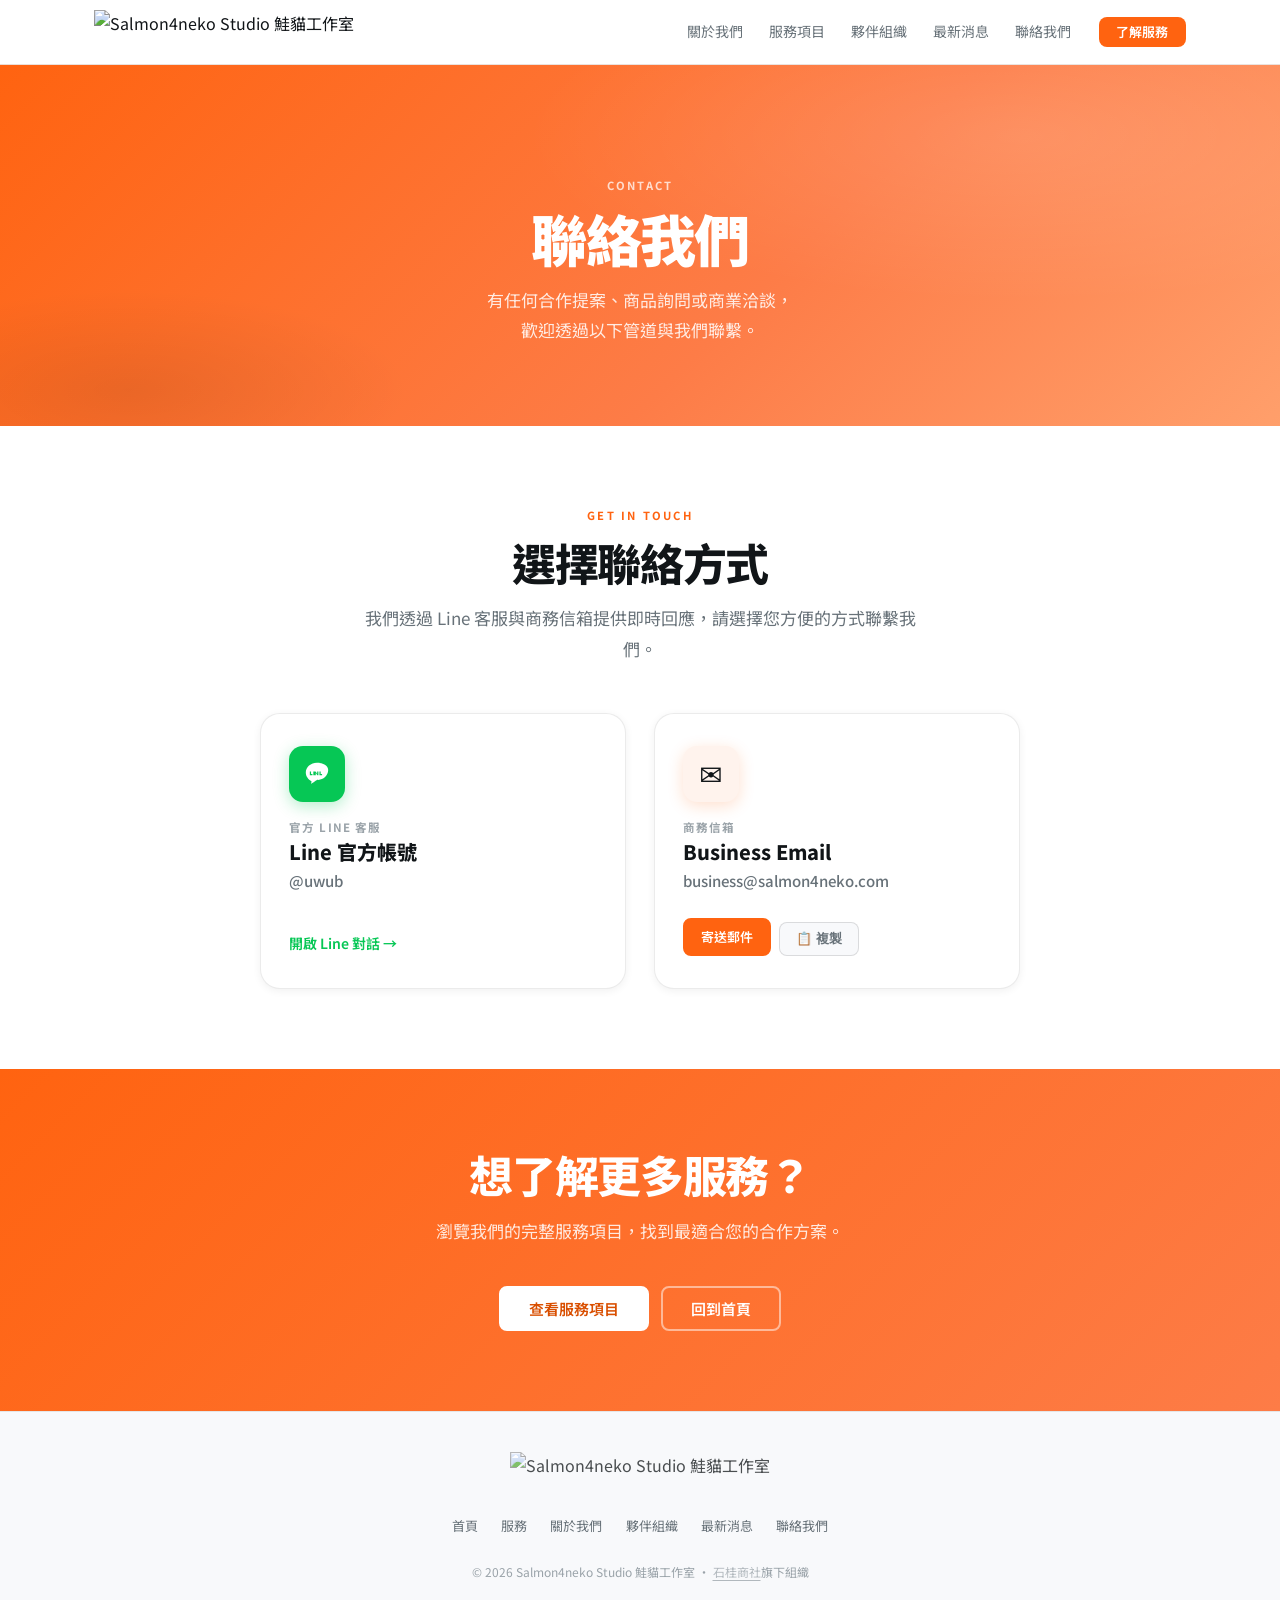
==== commit 61e8c329: "feat: redesign page hero with gradient background and update contact section CTA styles" ====
--- a/contact.html
+++ b/contact.html
@@ -23,7 +23,7 @@
     <link href="https://fonts.googleapis.com/css2?family=Noto+Sans+TC:wght@300;400;500;700;900&display=swap"
         rel="stylesheet" />
 
-    <link rel="stylesheet" href="style.css?v=20260721c" />
+    <link rel="stylesheet" href="style.css?v=20260722a" />
 
 
     <style>
@@ -341,16 +341,16 @@
     </section>
 
     <!-- ======== 回到首頁 CTA ======== -->
-    <section class="s4n-section s4n-section-alt" id="contact-back">
+    <section class="s4n-section s4n-section-salmon" id="contact-back">
         <div class="s4n-container">
             <div class="s4n-cta-center">
-                <h2 class="s4n-section-title">想了解更多服務？</h2>
-                <p class="s4n-section-lead" style="margin: 0 auto 2.5rem;">
+                <h2 class="s4n-section-title s4n-title-white">想了解更多服務？</h2>
+                <p class="s4n-section-lead s4n-lead-white" style="margin: 0 auto 2.5rem;">
                     瀏覽我們的完整服務項目，找到最適合您的合作方案。
                 </p>
                 <div class="s4n-cta-actions">
-                    <a href="services.html" class="s4n-btn s4n-btn-primary" id="contact-to-services-btn">查看服務項目</a>
-                    <a href="index.html" class="s4n-btn s4n-btn-ghost" id="contact-to-home-btn">回到首頁</a>
+                    <a href="services.html" class="s4n-btn s4n-btn-white" id="contact-to-services-btn">查看服務項目</a>
+                    <a href="index.html" class="s4n-btn s4n-btn-outline-white" id="contact-to-home-btn">回到首頁</a>
                 </div>
             </div>
         </div>
--- a/style.css
+++ b/style.css
@@ -685,13 +685,32 @@
    頁面 Hero（服務頁）
    ============================================= */
 .s4n-page-hero {
-    padding: 7rem 0 4rem;
+    position: relative;
+    padding: 7rem 0 5rem;
     margin-top: 64px;
-    background: linear-gradient(135deg, var(--s4n-salmon-pale) 0%, var(--s4n-bg) 100%);
-    border-bottom: 1px solid var(--s4n-border);
-}
-
-.s4n-page-hero-inner { text-align: center; }
+    background: linear-gradient(135deg, var(--s4n-salmon) 0%, var(--s4n-salmon-lt) 60%, #ff9f6b 100%);
+    overflow: hidden;
+}
+
+.s4n-page-hero::before {
+    content: '';
+    position: absolute;
+    inset: 0;
+    background:
+        radial-gradient(ellipse 60% 70% at 80% 20%, rgba(255,255,255,0.12) 0%, transparent 65%),
+        radial-gradient(ellipse 40% 50% at 10% 90%, rgba(0,0,0,0.08) 0%, transparent 55%);
+    pointer-events: none;
+}
+
+.s4n-page-hero-inner {
+    position: relative;
+    z-index: 1;
+    text-align: center;
+}
+
+.s4n-page-hero .s4n-section-label {
+    color: rgba(255,255,255,0.75);
+}
 
 .s4n-page-hero-title {
     font-size: clamp(2.25rem, 5vw, 3.5rem);
@@ -701,10 +720,19 @@
     margin-bottom: 1rem;
 }
 
+.s4n-page-hero .s4n-page-hero-title {
+    color: #fff;
+    line-height: 1.1;
+}
+
 .s4n-page-hero-desc {
     font-size: 1.0625rem;
     color: var(--s4n-text-2);
     line-height: 1.8;
+}
+
+.s4n-page-hero .s4n-page-hero-desc {
+    color: rgba(255,255,255,0.85);
 }
 
 /* =============================================
